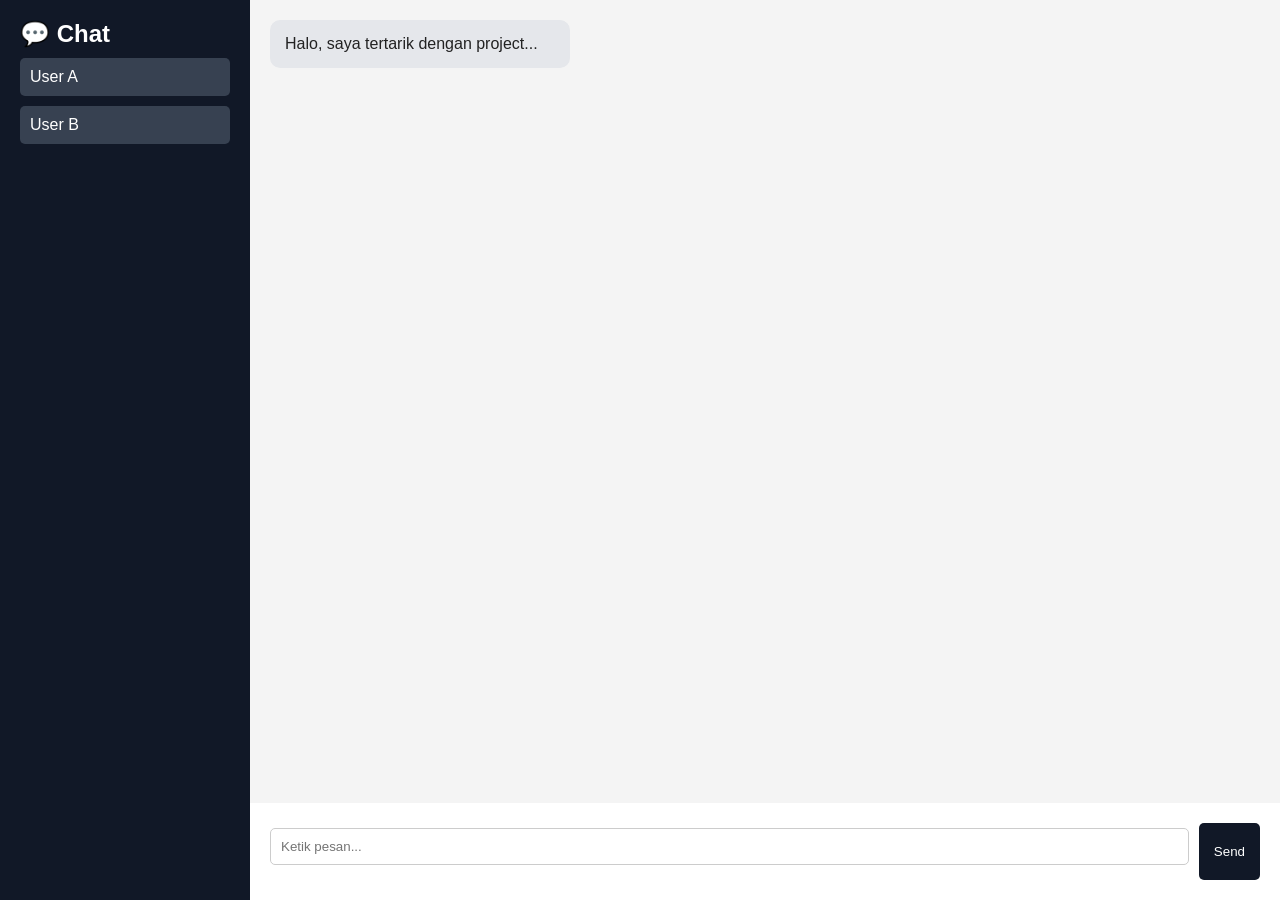
==== chat.html @ 8a71420b "Add files via upload" ====
<!-- =========================
HALAMAN CHAT
========================= -->
<!DOCTYPE html>
<html lang="id">
<head>
  <meta charset="UTF-8">
  <meta name="viewport" content="width=device-width, initial-scale=1.0"/>
  <title>Chat</title>
  <link rel="stylesheet" href="style.css"/>
</head>
<body>

<div class="chat-page">

  <div class="chat-sidebar">
    <h2>💬 Chat</h2>

    <div class="user">User A</div>
    <div class="user">User B</div>
  </div>

  <div class="chat-content">

    <div class="messages">
      <div class="message">
        Halo, saya tertarik dengan project...
      </div>
    </div>

    <div class="chat-input">
      <input type="text" placeholder="Ketik pesan...">
      <button>Send</button>
    </div>

  </div>

</div>

</body>
</html>
---- style.css ----
*{
  margin:0;
  padding:0;
  box-sizing:border-box;
  font-family:Arial, sans-serif;
}

body{
  background:#f4f4f4;
  color:#222;
}

/* LOGIN */
.container{
  width:350px;
  background:white;
  margin:50px auto;
  padding:30px;
  border-radius:10px;
  box-shadow:0 5px 15px rgba(0,0,0,0.1);
}

.auth-box h1{
  text-align:center;
  margin-bottom:20px;
}

.logo-box{
  text-align:center;
  margin-bottom:20px;
}

.logo-box img{
  width:120px;
}

input, select{
  width:100%;
  padding:10px;
  margin-top:5px;
  margin-bottom:15px;
  border:1px solid #ccc;
  border-radius:5px;
}

button{
  padding:10px 15px;
  border:none;
  background:#111827;
  color:white;
  border-radius:5px;
  cursor:pointer;
}

button:hover{
  background:#374151;
}

.secondary-btn{
  width:100%;
  margin-top:10px;
}

.dashboard{
  display:flex;
  min-height:100vh;
}

.sidebar{
  width:220px;
  background:#111827;
  color:white;
  padding:20px;
}

.sidebar h2{
  margin-bottom:30px;
}

.sidebar ul{
  list-style:none;
}

.sidebar li{
  margin:15px 0;
}

.sidebar a{
  color:white;
  text-decoration:none;
}

.content{
  flex:1;
  padding:20px;
}

.topbar{
  display:flex;
  justify-content:space-between;
  margin-bottom:30px;
}

.topbar input{
  width:70%;
}

.card-grid{
  display:flex;
  gap:20px;
  flex-wrap:wrap;
}

.card,
.project-card,
.payment-box{
  background:white;
  padding:20px;
  border-radius:10px;
  box-shadow:0 2px 8px rgba(0,0,0,0.1);
  margin-top:20px;
}

.page{
  padding:40px;
}

.filters{
  display:flex;
  gap:10px;
  margin:20px 0;
}

.btn-group{
  display:flex;
  gap:10px;
  margin-top:10px;
}

.profile-box{
  display:flex;
  gap:20px;
  align-items:center;
  background:white;
  padding:20px;
  border-radius:10px;
  margin-top:20px;
}

.avatar{
  width:80px;
  height:80px;
  border-radius:50%;
  background:#ccc;
}

.add-btn{
  margin-top:20px;
}

.back-btn{
  display:inline-block;
  margin-top:30px;
  text-decoration:none;
  color:#111827;
  font-weight:bold;
}

.chat-page{
  display:flex;
  height:100vh;
}

.chat-sidebar{
  width:250px;
  background:#111827;
  color:white;
  padding:20px;
}

.user{
  background:#374151;
  padding:10px;
  margin-top:10px;
  border-radius:5px;
}

.chat-content{
  flex:1;
  display:flex;
  flex-direction:column;
}

.messages{
  flex:1;
  padding:20px;
}

.message{
  background:#e5e7eb;
  padding:15px;
  border-radius:10px;
  width:300px;
}

.chat-input{
  display:flex;
  padding:20px;
  background:white;
  gap:10px;
}

.chat-input input{
  flex:1;
}
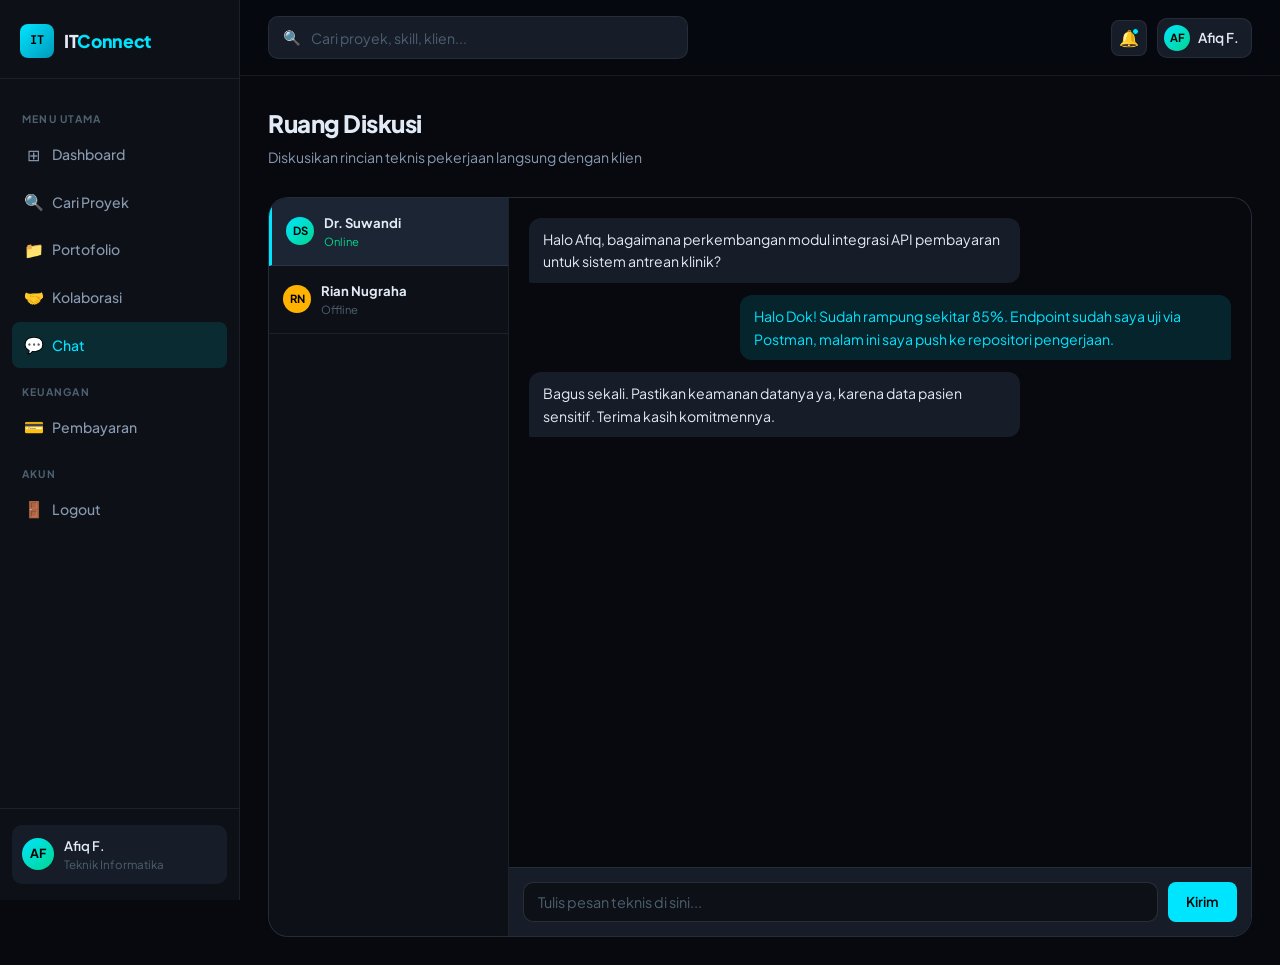
==== commit c3fd6295: "Add files via upload" ====
--- a/chat.html
+++ b/chat.html
@@ -1,41 +1,60 @@
-<!-- =========================
-HALAMAN CHAT
-========================= -->
 <!DOCTYPE html>
 <html lang="id">
 <head>
-  <meta charset="UTF-8">
-  <meta name="viewport" content="width=device-width, initial-scale=1.0"/>
-  <title>Chat</title>
-  <link rel="stylesheet" href="style.css"/>
+<meta charset="UTF-8"/><meta name="viewport" content="width=device-width,initial-scale=1"/>
+<title>ITConnect — Chat</title>
+<link rel="stylesheet" href="shared.css"/>
+<style>
+.chat-box-layout { display: grid; grid-template-columns: 240px 1fr; height: calc(100vh - 160px); background: var(--surface); border: 1px solid var(--border); border-radius: var(--r2); overflow: hidden; }
+.chat-sidebar { border-right: 1px solid var(--border); background: var(--bg2); overflow-y: auto; }
+.chat-user-item { padding: 14px; border-bottom: 1px solid var(--border); cursor: pointer; display: flex; align-items: center; gap: 10px; transition: background 0.15s; }
+.chat-user-item:hover { background: var(--surface); }
+.chat-user-item.active { background: var(--surface2); border-left: 3px solid var(--cyan); }
+.chat-main-area { display: flex; flex-direction: column; justify-content: space-between; background: var(--bg); }
+.chat-messages { padding: 20px; flex: 1; overflow-y: auto; display: flex; flex-direction: column; gap: 12px; }
+.msg-bubble { max-width: 70%; padding: 10px 14px; border-radius: 12px; font-size: 0.88rem; }
+.msg-incoming { background: var(--surface); align-self: flex-start; color: var(--text); border-bottom-left-radius: 2px; }
+.msg-outgoing { background: var(--cyan-dim); color: var(--cyan); align-self: flex-end; border-bottom-right-radius: 2px; }
+.chat-input-bar { padding: 14px; border-top: 1px solid var(--border); background: var(--surface); display: flex; gap: 10px; }
+</style>
 </head>
 <body>
+<div id="app-root"></div>
+<script src="shared-nav.js"></script>
+<script>
+buildNav('chat','Ruang Diskusi','Diskusikan rincian teknis pekerjaan langsung dengan klien');
 
-<div class="chat-page">
-
+document.getElementById('inner-content').innerHTML = `
+<div class="chat-box-layout">
   <div class="chat-sidebar">
-    <h2>💬 Chat</h2>
-
-    <div class="user">User A</div>
-    <div class="user">User B</div>
-  </div>
-
-  <div class="chat-content">
-
-    <div class="messages">
-      <div class="message">
-        Halo, saya tertarik dengan project...
+    <div class="chat-user-item active">
+      <div class="avatar" style="width:28px; height:28px; font-size:0.7rem;">DS</div>
+      <div>
+        <div style="font-size:0.82rem; font-weight:700;">Dr. Suwandi</div>
+        <div style="font-size:0.7rem; color:var(--green)">Online</div>
       </div>
     </div>
-
-    <div class="chat-input">
-      <input type="text" placeholder="Ketik pesan...">
-      <button>Send</button>
+    <div class="chat-user-item">
+      <div class="avatar" style="width:28px; height:28px; font-size:0.7rem; background:var(--amber)">RN</div>
+      <div>
+        <div style="font-size:0.82rem; font-weight:700;">Rian Nugraha</div>
+        <div style="font-size:0.7rem; color:var(--text3)">Offline</div>
+      </div>
     </div>
-
   </div>
-
-</div>
-
+  
+  <div class="chat-main-area">
+    <div class="chat-messages">
+      <div class="msg-bubble msg-incoming">Halo Afiq, bagaimana perkembangan modul integrasi API pembayaran untuk sistem antrean klinik?</div>
+      <div class="msg-bubble msg-outgoing">Halo Dok! Sudah rampung sekitar 85%. Endpoint sudah saya uji via Postman, malam ini saya push ke repositori pengerjaan.</div>
+      <div class="msg-bubble msg-incoming">Bagus sekali. Pastikan keamanan datanya ya, karena data pasien sensitif. Terima kasih komitmennya.</div>
+    </div>
+    <div class="chat-input-bar">
+      <input type="text" class="input-field" placeholder="Tulis pesan teknis di sini..." style="margin-bottom:0; flex:1;"/>
+      <button class="btn btn-primary">Kirim</button>
+    </div>
+  </div>
+</div>`;
+</script>
 </body>
 </html>
--- a/shared.css
+++ b/shared.css
@@ -0,0 +1,274 @@
+@import url('https://fonts.googleapis.com/css2?family=Plus+Jakarta+Sans:wght@300;400;500;600;700;800&family=JetBrains+Mono:wght@400;500;700&display=swap');
+
+:root {
+  --bg:        #07090f;
+  --bg2:       #0d1117;
+  --bg3:       #131920;
+  --surface:   #161d28;
+  --surface2:  #1c2533;
+  --border:    rgba(255,255,255,0.07);
+  --border2:   rgba(255,255,255,0.12);
+  --cyan:      #00e5ff;
+  --cyan-dim:  rgba(0,229,255,0.12);
+  --cyan-glow: rgba(0,229,255,0.25);
+  --green:     #00d68f;
+  --green-dim: rgba(0,214,143,0.12);
+  --amber:     #ffb300;
+  --red:       #ff4d6d;
+  --text:      #e2eaf5;
+  --text2:     #8899b0;
+  --text3:     #4d6070;
+  --mono:      'JetBrains Mono', monospace;
+  --sans:      'Plus Jakarta Sans', sans-serif;
+  --r:         12px;
+  --r2:        20px;
+}
+
+*, *::before, *::after { box-sizing: border-box; margin: 0; padding: 0; }
+html { scroll-behavior: smooth; }
+
+body {
+  font-family: var(--sans);
+  background: var(--bg);
+  color: var(--text);
+  min-height: 100vh;
+  line-height: 1.6;
+  -webkit-font-smoothing: antialiased;
+}
+
+a { text-decoration: none; color: inherit; }
+button { font-family: var(--sans); cursor: pointer; border: none; }
+input, select, textarea { font-family: var(--sans); outline: none; }
+ul { list-style: none; }
+img { max-width: 100%; display: block; }
+
+/* ─── LAYOUT ─── */
+.app-shell {
+  display: grid;
+  grid-template-columns: 240px 1fr;
+  min-height: 100vh;
+}
+
+/* ─── SIDEBAR ─── */
+.sidebar {
+  background: var(--bg2);
+  border-right: 1px solid var(--border);
+  display: flex;
+  flex-direction: column;
+  padding: 0;
+  position: sticky;
+  top: 0;
+  height: 100vh;
+  overflow-y: auto;
+}
+.sidebar-logo {
+  padding: 24px 20px 20px;
+  border-bottom: 1px solid var(--border);
+  display: flex;
+  align-items: center;
+  gap: 10px;
+}
+.logo-mark {
+  width: 34px; height: 34px;
+  background: linear-gradient(135deg, var(--cyan), #0099bb);
+  border-radius: 8px;
+  display: flex; align-items: center; justify-content: center;
+  font-family: var(--mono); font-size: 0.75rem; font-weight: 700; color: #000;
+}
+.logo-text {
+  font-size: 1.1rem; font-weight: 800; letter-spacing: -0.02em;
+}
+.logo-text span { color: var(--cyan); }
+
+.sidebar-nav { padding: 16px 12px; flex: 1; }
+.nav-section-label {
+  font-size: 0.65rem; font-weight: 700; letter-spacing: 0.12em;
+  text-transform: uppercase; color: var(--text3);
+  padding: 8px 10px 4px;
+  margin-top: 8px;
+}
+.nav-item {
+  display: flex; align-items: center; gap: 10px;
+  padding: 10px 12px; border-radius: 8px;
+  font-size: 0.88rem; font-weight: 500; color: var(--text2);
+  transition: all 0.15s; cursor: pointer; margin-bottom: 2px;
+}
+.nav-item:hover { background: var(--surface); color: var(--text); }
+.nav-item.active { background: var(--cyan-dim); color: var(--cyan); }
+.nav-item .icon { width: 18px; text-align: center; font-size: 1rem; flex-shrink: 0; }
+
+.sidebar-footer {
+  padding: 16px 12px;
+  border-top: 1px solid var(--border);
+}
+.user-chip {
+  display: flex; align-items: center; gap: 10px;
+  padding: 10px; border-radius: 10px;
+  background: var(--surface); cursor: pointer;
+  transition: background 0.15s;
+}
+.user-chip:hover { background: var(--surface2); }
+.avatar {
+  width: 32px; height: 32px; border-radius: 50%;
+  background: linear-gradient(135deg, var(--cyan), var(--green));
+  display: flex; align-items: center; justify-content: center;
+  font-size: 0.78rem; font-weight: 700; color: #000; flex-shrink: 0;
+}
+.user-info { flex: 1; min-width: 0; }
+.user-name { font-size: 0.82rem; font-weight: 600; color: var(--text); white-space: nowrap; overflow: hidden; text-overflow: ellipsis; }
+.user-sub  { font-size: 0.72rem; color: var(--text3); }
+
+/* ─── MAIN CONTENT ─── */
+.main {
+  overflow-y: auto;
+  background: var(--bg);
+}
+
+/* ─── TOP BAR ─── */
+.topbar {
+  display: flex; align-items: center; gap: 16px;
+  padding: 16px 28px;
+  border-bottom: 1px solid var(--border);
+  background: rgba(7, 9, 15, 0.8);
+  position: sticky; top: 0; z-index: 10;
+  backdrop-filter: blur(12px);
+}
+.search-box {
+  flex: 1; max-width: 420px;
+  display: flex; align-items: center; gap: 10px;
+  background: var(--surface); border: 1px solid var(--border);
+  border-radius: 10px; padding: 9px 14px;
+  transition: border-color 0.15s;
+}
+.search-box:focus-within { border-color: var(--cyan); }
+.search-box input {
+  background: none; border: none; color: var(--text);
+  font-size: 0.88rem; flex: 1;
+}
+.search-box input::placeholder { color: var(--text3); }
+.search-icon { color: var(--text3); font-size: 0.9rem; }
+.topbar-right { display: flex; align-items: center; gap: 10px; margin-left: auto; }
+.icon-btn {
+  width: 36px; height: 36px; border-radius: 8px;
+  display: flex; align-items: center; justify-content: center;
+  background: var(--surface); border: 1px solid var(--border);
+  color: var(--text2); font-size: 1rem; cursor: pointer;
+  transition: all 0.15s; position: relative;
+}
+.icon-btn:hover { background: var(--surface2); color: var(--text); }
+.notif-dot {
+  width: 7px; height: 7px; background: var(--cyan);
+  border-radius: 50%; position: absolute; top: 7px; right: 7px;
+  border: 1px solid var(--bg2);
+}
+.profile-btn {
+  display: flex; align-items: center; gap: 8px;
+  padding: 6px 12px 6px 6px; border-radius: 10px;
+  background: var(--surface); border: 1px solid var(--border);
+  cursor: pointer; transition: all 0.15s;
+}
+.profile-btn:hover { background: var(--surface2); }
+.profile-btn .avatar { width: 26px; height: 26px; font-size: 0.7rem; }
+.profile-btn span { font-size: 0.85rem; font-weight: 600; }
+
+/* ─── PAGE CONTENT ─── */
+.page { padding: 28px; animation: fadeIn 0.25s ease both; }
+@keyframes fadeIn { from { opacity:0; transform:translateY(8px); } to { opacity:1; transform:none; } }
+
+.page-header { margin-bottom: 28px; }
+.page-title { font-size: 1.5rem; font-weight: 800; letter-spacing: -0.02em; margin-bottom: 4px; }
+.page-sub { font-size: 0.88rem; color: var(--text2); }
+
+/* ─── CARDS ─── */
+.card {
+  background: var(--surface); border: 1px solid var(--border);
+  border-radius: var(--r2); padding: 20px;
+  transition: border-color 0.15s;
+}
+.card:hover { border-color: var(--border2); }
+.card-title { font-size: 0.95rem; font-weight: 700; margin-bottom: 16px; display: flex; align-items: center; gap: 8px; }
+
+/* ─── STAT CARDS ─── */
+.stats-row { display: grid; grid-template-columns: repeat(4,1fr); gap: 16px; margin-bottom: 24px; }
+.stat-card {
+  background: var(--surface); border: 1px solid var(--border);
+  border-radius: var(--r2); padding: 20px;
+}
+.stat-label { font-size: 0.78rem; color: var(--text2); margin-bottom: 8px; }
+.stat-value { font-size: 1.8rem; font-weight: 800; letter-spacing: -0.03em; line-height: 1; }
+.stat-change { font-size: 0.76rem; color: var(--green); margin-top: 6px; }
+
+/* ─── BUTTONS ─── */
+.btn {
+  display: inline-flex; align-items: center; gap: 6px;
+  padding: 9px 18px; border-radius: 8px;
+  font-size: 0.85rem; font-weight: 600; cursor: pointer;
+  transition: all 0.15s; border: none; white-space: nowrap;
+}
+.btn-primary { background: var(--cyan); color: #000; }
+.btn-primary:hover { background: #00ccee; box-shadow: 0 0 16px var(--cyan-glow); }
+.btn-outline {
+  background: transparent; color: var(--text2);
+  border: 1px solid var(--border2);
+}
+.btn-outline:hover { background: var(--surface2); color: var(--text); }
+.btn-ghost { background: var(--surface2); color: var(--text2); }
+.btn-ghost:hover { color: var(--text); }
+.btn-danger { background: rgba(255,77,109,0.12); color: var(--red); border: 1px solid rgba(255,77,109,0.25); }
+.btn-success { background: var(--green-dim); color: var(--green); border: 1px solid rgba(0,214,143,0.25); }
+.btn-sm { padding: 6px 12px; font-size: 0.8rem; }
+.btn-lg { padding: 12px 24px; font-size: 0.95rem; }
+
+/* ─── BADGES ─── */
+.badge {
+  display: inline-flex; align-items: center; gap: 4px;
+  padding: 3px 8px; border-radius: 6px; font-size: 0.74rem; font-weight: 600;
+}
+.badge-cyan { background: var(--cyan-dim); color: var(--cyan); }
+.badge-green { background: var(--green-dim); color: var(--green); }
+.badge-amber { background: rgba(255,179,0,0.12); color: var(--amber); }
+.badge-red { background: rgba(255,77,109,0.12); color: var(--red); }
+
+/* ─── INPUTS ─── */
+.input-group { margin-bottom: 16px; }
+.input-label { font-size: 0.8rem; font-weight: 600; color: var(--text2); margin-bottom: 6px; display: block; }
+.input-field {
+  width: 100%; padding: 10px 14px;
+  background: var(--bg2); border: 1px solid var(--border2);
+  border-radius: 10px; color: var(--text); font-size: 0.9rem;
+  transition: border-color 0.15s;
+}
+.input-field:focus { border-color: var(--cyan); }
+.input-field::placeholder { color: var(--text3); }
+
+/* ─── DIVIDER ─── */
+.divider { height: 1px; background: var(--border); margin: 20px 0; }
+
+/* ─── TAGS ─── */
+.tags { display: flex; flex-wrap: wrap; gap: 6px; }
+.tag {
+  padding: 3px 10px; border-radius: 6px; font-size: 0.76rem; font-weight: 500;
+  background: var(--surface2); color: var(--text2); border: 1px solid var(--border);
+}
+
+/* ─── PROGRESS BAR ─── */
+.progress-bar { height: 6px; background: var(--surface2); border-radius: 3px; overflow: hidden; }
+.progress-fill { height: 100%; background: linear-gradient(90deg,var(--cyan),var(--green)); border-radius: 3px; transition: width 0.5s ease; }
+
+/* ─── ESCROW STATUS ─── */
+.escrow-status {
+  display: flex; align-items: center; gap: 8px;
+  padding: 10px 14px; border-radius: 10px;
+  background: rgba(255,179,0,0.08); border: 1px solid rgba(255,179,0,0.2);
+  font-size: 0.85rem; color: var(--amber); font-weight: 600;
+}
+
+/* ─── STARS ─── */
+.stars { color: var(--amber); font-size: 0.9rem; letter-spacing: 1px; }
+
+/* ─── RESPONSIVE ─── */
+@media (max-width:768px) {
+  .app-shell { grid-template-columns: 1fr; }
+  .sidebar { display: none; }
+  .stats-row { grid-template-columns: 1fr 1fr; }
+}
